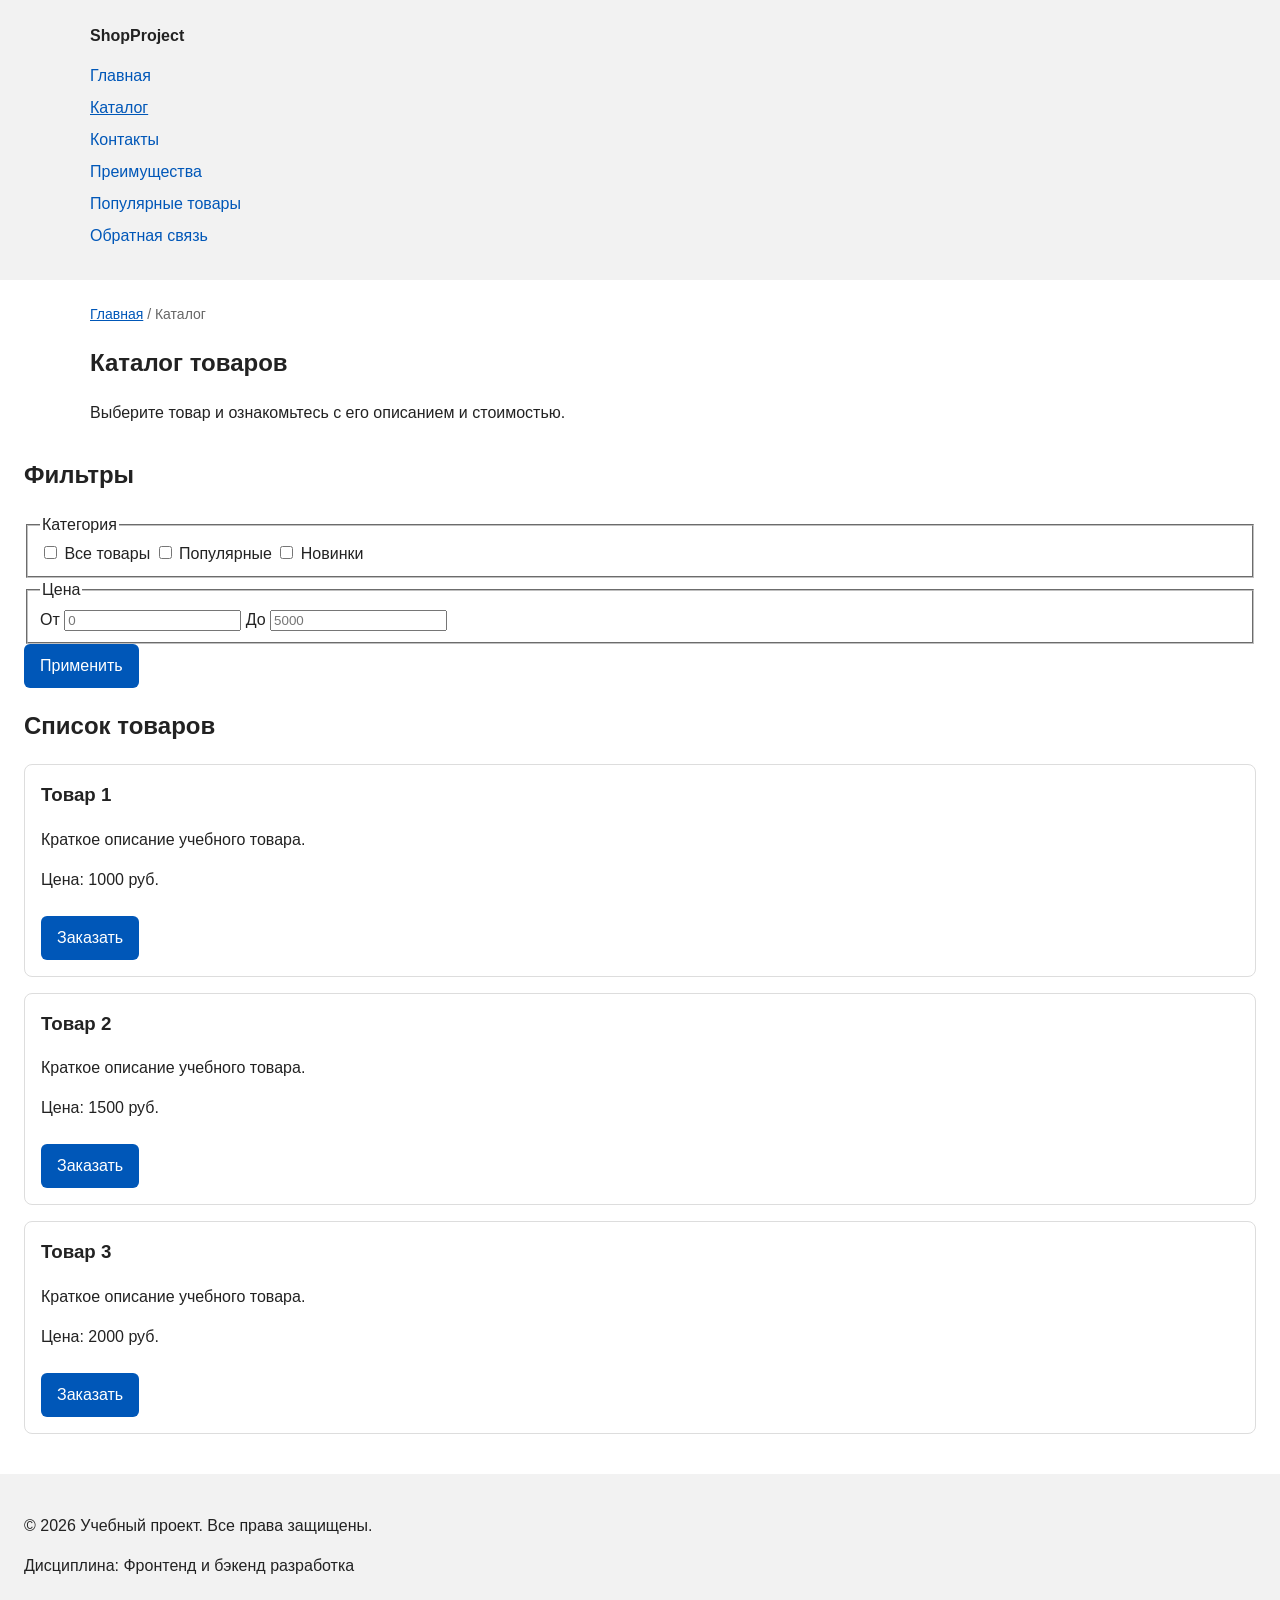
==== catalog.html @ 45b66204 "feat: add multi-page structure navigation and anchors" ====
<!DOCTYPE html>
<html lang="ru">
<head>
<meta charset="UTF-8">
<meta name="viewport" content="width=device-width, initial-scale=1.0">
<meta name="description" content="Каталог товаров учебного интернет-магазина.">
<title>Каталог товаров — Учебный интернет-магазин</title>
<link rel="stylesheet" href="css/style.css">
</head>
<body>
<header>
<div class="site-header">
<a class="site-logo" href="index.html">ShopProject</a>
<nav class="site-nav" aria-label="Основная навигация">
<ul class="site-nav__list">
<li><a href="index.html">Главная</a></li>
<li><a href="catalog.html" aria-current="page">Каталог</a></li>
<li><a href="contacts.html">Контакты</a></li>
<li><a href="index.html#advantages">Преимущества</a></li>
<li><a href="index.html#popular">Популярные товары</a></li>
<li><a href="index.html#contacts">Обратная связь</a></li>
</ul>
</nav>
</div>
</header>
<main>
<nav class="breadcrumbs" aria-label="Хлебные крошки">
<a href="index.html">Главная</a><span aria-hidden="true"></span><span aria-current="page">Каталог</span>
</nav>
<section class="section page-intro">
<h1>Каталог товаров</h1>
<p>Выберите товар и ознакомьтесь с его описанием и стоимостью.</p>
</section>
<section class="catalog-layout" aria-label="Каталог и фильтры">
<aside class="catalog-filters">
<h2>Фильтры</h2>
<form class="filters-form" action="catalog.html" method="get">
<fieldset>
<legend>Категория</legend>
<label><input type="checkbox" name="category" value="all"> Все товары</label>
<label><input type="checkbox" name="category" value="popular"> Популярные</label>
<label><input type="checkbox" name="category" value="new"> Новинки</label>
</fieldset>
<fieldset>
<legend>Цена</legend>
<label for="price-from">От</label>
<input id="price-from" name="price-from" type="number" min="0" placeholder="0">
<label for="price-to">До</label>
<input id="price-to" name="price-to" type="number" min="0" placeholder="5000">
</fieldset>
<button class="button" type="submit">Применить</button>
</form>
</aside>
<section class="catalog-products" aria-labelledby="catalog-products-title">
<h2 id="catalog-products-title">Список товаров</h2>
<div class="products-grid">
<article class="product-card">
<h3>Товар 1</h3><p>Краткое описание учебного товара.</p><p>Цена: 1000 руб.</p>
<a class="button product-card__button" href="index.html#contacts">Заказать</a>
</article>
<article class="product-card">
<h3>Товар 2</h3><p>Краткое описание учебного товара.</p><p>Цена: 1500 руб.</p>
<a class="button product-card__button" href="index.html#contacts">Заказать</a>
</article>
<article class="product-card">
<h3>Товар 3</h3><p>Краткое описание учебного товара.</p><p>Цена: 2000 руб.</p>
<a class="button product-card__button" href="index.html#contacts">Заказать</a>
</article>
</div>
</section>
</section>
</main>
<footer id="contacts">
<p>&copy; 2026 Учебный проект. Все права защищены.</p>
<p>Дисциплина: Фронтенд и бэкенд разработка</p>
</footer>
</body>
</html>
---- css/style.css ----
/* ===============================
   1. Переменные проекта
   =============================== */
:root {
  --color-bg: #ffffff;
  --color-text: #222222;
  --color-muted: #666666;
  --color-primary: #0057b8;
  --color-primary-dark: #003f86;
  --color-border: #dddddd;
  --color-input-border: #cccccc;
  --color-surface: #f2f2f2;
  --color-surface-soft: #f7f7f7;
  --color-surface-accent: #eef5ff;
  --color-danger: #b00020;
  --color-success: #168a2f;
  --color-success-bg: #eefaf0;
  --color-white: #ffffff;
  --color-backdrop: rgb(0 0 0 / 50%);
  --space-xs: 4px;
  --space-sm: 8px;
  --space-md: 16px;
  --space-lg: 24px;
  --space-xl: 32px;
  --radius-sm: 6px;
  --radius-md: 8px;
  --radius-lg: 12px;
  --container-width: 1100px;
  --focus-ring: 0 0 0 3px rgb(0 87 184 / 25%);
}

/* ===============================
   2. Базовые стили
   =============================== */
* { box-sizing: border-box; }

html { scroll-behavior: smooth; }

body {
  margin: 0;
  font-family: Arial, sans-serif;
  line-height: 1.5;
  color: var(--color-text);
  background-color: var(--color-bg);
}

header, main, footer { padding: var(--space-lg); }
header, footer { background-color: var(--color-surface); }

/* ===============================
   3. Общие элементы интерфейса
   =============================== */
a { color: var(--color-primary); }
a:hover { color: var(--color-primary-dark); }
a:focus-visible,
button:focus-visible,
input:focus-visible,
select:focus-visible,
textarea:focus-visible {
  outline: 2px solid var(--color-primary);
  outline-offset: 2px;
  box-shadow: var(--focus-ring);
}

button {
  font: inherit;
  cursor: pointer;
}
button:disabled {
  opacity: 0.6;
  cursor: not-allowed;
}

.site-header {
  max-width: var(--container-width);
  margin: 0 auto;
}
.site-logo {
  color: var(--color-text);
  font-weight: 700;
  text-decoration: none;
}
.site-nav__list {
  padding: 0;
  margin: var(--space-md) 0 0;
  list-style: none;
}
.site-nav__list li { margin-bottom: var(--space-sm); }
.site-nav__list a { text-decoration: none; }
.site-nav__list a:hover,
.site-nav__list a[aria-current="page"] { text-decoration: underline; }

.button {
  display: inline-block;
  padding: 10px var(--space-md);
  border: 0;
  border-radius: var(--radius-sm);
  color: var(--color-white);
  background-color: var(--color-primary);
  text-decoration: none;
  transition: background-color 160ms ease, transform 160ms ease;
}
.button:hover { background-color: var(--color-primary-dark); }
.button:active { transform: translateY(1px); }
.button:disabled { background-color: var(--color-muted); }

.breadcrumbs {
  max-width: var(--container-width);
  margin: 0 auto var(--space-md);
  font-size: 14px;
  color: var(--color-muted);
}
.breadcrumbs a { color: var(--color-primary); }
.breadcrumbs span + span::before {
  content: " / ";
  color: var(--color-muted);
}
:target { scroll-margin-top: var(--space-lg); }
:target:not(.order-dialog) { animation: target-highlight 1.2s ease-out; }
@keyframes target-highlight {
  from { background-color: var(--color-surface-accent); }
  to { background-color: transparent; }
}
.page-intro { margin-bottom: var(--space-lg); }
.contact-card {
  padding: var(--space-lg);
  border: 1px solid var(--color-border);
  border-radius: var(--radius-md);
  background-color: var(--color-surface-soft);
}

/* ===============================
   4. Компоненты страницы
   =============================== */
.hero {
  max-width: var(--container-width);
  margin: 0 auto var(--space-xl);
  padding: var(--space-xl) var(--space-lg);
  border-radius: var(--radius-lg);
  background-color: var(--color-surface-accent);
}
.section {
  max-width: var(--container-width);
  margin: 0 auto var(--space-xl);
}
.section h2 { margin-top: 0; }
.product-card {
  margin-bottom: var(--space-md);
  padding: var(--space-md);
  border: 1px solid var(--color-border);
  border-radius: var(--radius-md);
  background-color: var(--color-bg);
}
.product-card h3 { margin-top: 0; }
.product-card__button { margin-top: var(--space-sm); }
.aside-info {
  max-width: var(--container-width);
  margin: 0 auto var(--space-xl);
  padding: var(--space-md);
  border-left: 4px solid var(--color-primary);
  background-color: var(--color-surface-soft);
}

/* ===============================
   5. Форма и модальное окно
   =============================== */
.order-dialog {
  width: min(100% - var(--space-xl), 560px);
  max-height: calc(100% - var(--space-xl));
  padding: var(--space-lg);
  overflow-y: auto;
  border: 1px solid var(--color-border);
  border-radius: var(--radius-lg);
  color: var(--color-text);
  background-color: var(--color-bg);
}
.order-dialog::backdrop { background-color: var(--color-backdrop); }
.form-field { margin-bottom: var(--space-md); }
.form-field label {
  display: block;
  margin-bottom: var(--space-xs);
  font-weight: 600;
}
.form-field input,
.form-field select,
.form-field textarea {
  width: 100%;
  padding: 10px 12px;
  border: 1px solid var(--color-input-border);
  border-radius: var(--radius-sm);
  font: inherit;
}
.form-field input[type="checkbox"] { width: auto; }
.form-field small {
  display: block;
  margin-top: var(--space-xs);
  color: var(--color-muted);
}
.form-field :is(input, select, textarea)[aria-invalid="true"] {
  border-color: var(--color-danger);
}
.form-actions {
  display: flex;
  flex-wrap: wrap;
  gap: var(--space-sm);
  margin-top: var(--space-lg);
}
.form-actions button {
  padding: 10px var(--space-md);
  border: 0;
  border-radius: var(--radius-sm);
  color: var(--color-white);
  background-color: var(--color-primary);
}
.form-actions button:hover { background-color: var(--color-primary-dark); }
.success-message {
  max-width: var(--container-width);
  margin: var(--space-lg) auto;
  padding: var(--space-md);
  border-left: 4px solid var(--color-success);
  border-radius: var(--radius-sm);
  background-color: var(--color-success-bg);
}

@media (prefers-reduced-motion: reduce) {
  html { scroll-behavior: auto; }
  *, *::before, *::after { transition-duration: 0.01ms !important; }
}
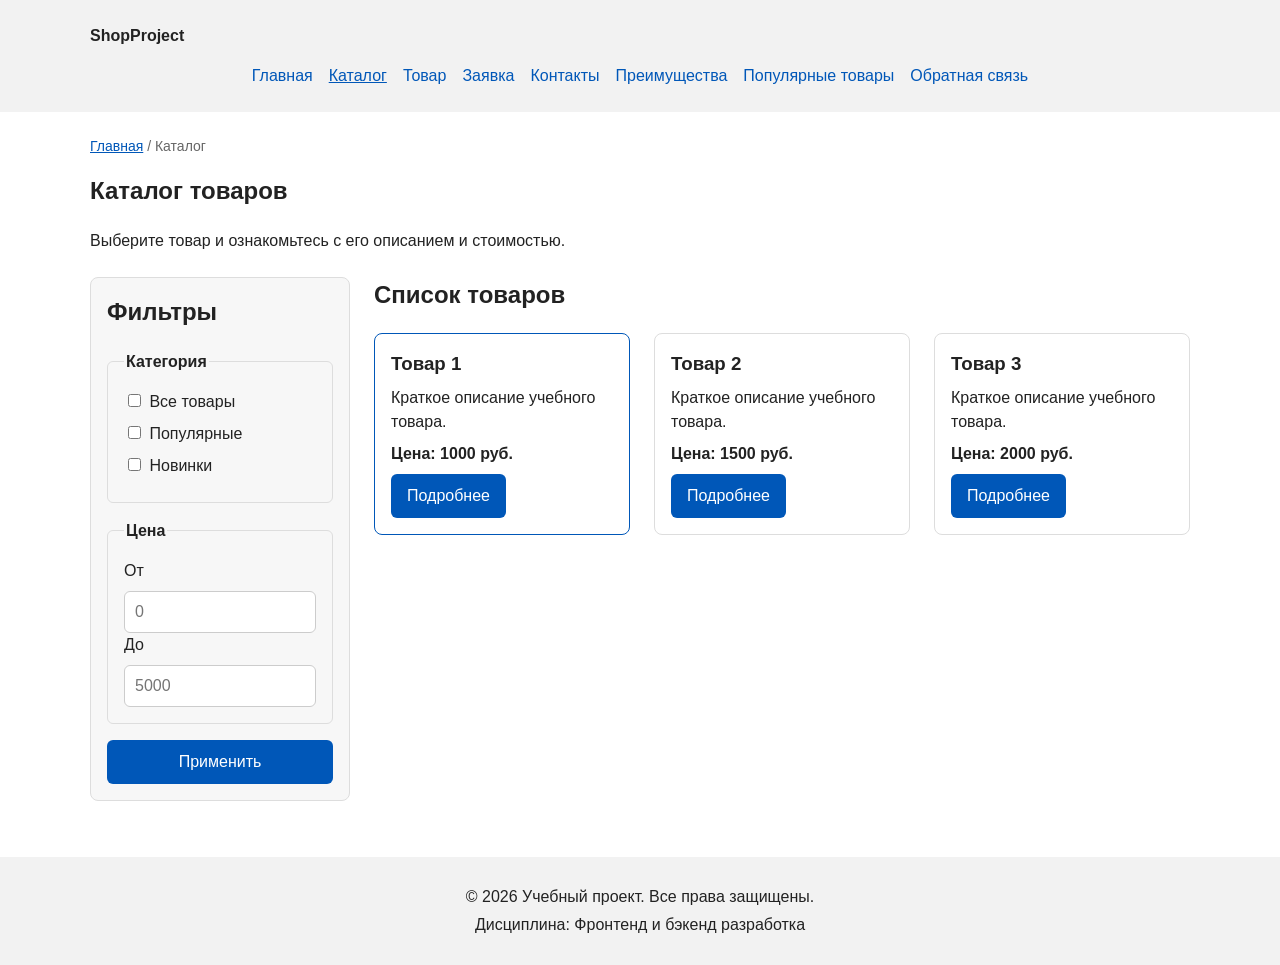
==== commit a96cafee: "refactor: apply BEM naming to site components" ====
--- a/catalog.html
+++ b/catalog.html
@@ -1,4 +1,4 @@
-<!DOCTYPE html>
+﻿<!DOCTYPE html>
 <html lang="ru">
 <head>
 <meta charset="UTF-8">
@@ -8,71 +8,81 @@
 <link rel="stylesheet" href="css/style.css">
 </head>
 <body>
-<header>
-<div class="site-header">
-<a class="site-logo" href="index.html">ShopProject</a>
+<header class="site-header">
+<div class="site-header__inner">
+<a class="site-header__logo" href="index.html">ShopProject</a>
 <nav class="site-nav" aria-label="Основная навигация">
 <ul class="site-nav__list">
-<li><a href="index.html">Главная</a></li>
-<li><a href="catalog.html" aria-current="page">Каталог</a></li>
-<li><a href="contacts.html">Контакты</a></li>
-<li><a href="index.html#advantages">Преимущества</a></li>
-<li><a href="index.html#popular">Популярные товары</a></li>
-<li><a href="index.html#contacts">Обратная связь</a></li>
+<li class="site-nav__item"><a class="site-nav__link" href="index.html">Главная</a></li>
+<li class="site-nav__item"><a class="site-nav__link site-nav__link--active" href="catalog.html" aria-current="page">Каталог</a></li>
+<li class="site-nav__item"><a class="site-nav__link" href="product.html">Товар</a></li>
+<li class="site-nav__item"><a class="site-nav__link" href="order.html">Заявка</a></li>
+<li class="site-nav__item"><a class="site-nav__link" href="contacts.html">Контакты</a></li>
+<li class="site-nav__item"><a class="site-nav__link" href="index.html#advantages">Преимущества</a></li>
+<li class="site-nav__item"><a class="site-nav__link" href="index.html#popular">Популярные товары</a></li>
+<li class="site-nav__item"><a class="site-nav__link" href="index.html#contacts">Обратная связь</a></li>
 </ul>
 </nav>
 </div>
 </header>
 <main>
 <nav class="breadcrumbs" aria-label="Хлебные крошки">
-<a href="index.html">Главная</a><span aria-hidden="true"></span><span aria-current="page">Каталог</span>
+<a class="breadcrumbs__link" href="index.html">Главная</a>
+<span class="breadcrumbs__current" aria-current="page">Каталог</span>
 </nav>
-<section class="section page-intro">
-<h1>Каталог товаров</h1>
-<p>Выберите товар и ознакомьтесь с его описанием и стоимостью.</p>
+<section class="page-intro">
+<h1 class="page-intro__title">Каталог товаров</h1>
+<p class="page-intro__text">Выберите товар и ознакомьтесь с его описанием и стоимостью.</p>
 </section>
 <section class="catalog-layout" aria-label="Каталог и фильтры">
 <aside class="catalog-filters">
-<h2>Фильтры</h2>
+<h2 class="catalog-filters__title">Фильтры</h2>
 <form class="filters-form" action="catalog.html" method="get">
-<fieldset>
-<legend>Категория</legend>
-<label><input type="checkbox" name="category" value="all"> Все товары</label>
-<label><input type="checkbox" name="category" value="popular"> Популярные</label>
-<label><input type="checkbox" name="category" value="new"> Новинки</label>
+<fieldset class="filters-form__group">
+<legend class="filters-form__legend">Категория</legend>
+<label class="filters-form__label"><input class="filters-form__checkbox" type="checkbox" name="category" value="all"> Все товары</label>
+<label class="filters-form__label"><input class="filters-form__checkbox" type="checkbox" name="category" value="popular"> Популярные</label>
+<label class="filters-form__label"><input class="filters-form__checkbox" type="checkbox" name="category" value="new"> Новинки</label>
 </fieldset>
-<fieldset>
-<legend>Цена</legend>
-<label for="price-from">От</label>
-<input id="price-from" name="price-from" type="number" min="0" placeholder="0">
-<label for="price-to">До</label>
-<input id="price-to" name="price-to" type="number" min="0" placeholder="5000">
+<fieldset class="filters-form__group">
+<legend class="filters-form__legend">Цена</legend>
+<label class="filters-form__label" for="price-from">От</label>
+<input class="filters-form__input" id="price-from" name="price-from" type="number" min="0" placeholder="0">
+<label class="filters-form__label" for="price-to">До</label>
+<input class="filters-form__input" id="price-to" name="price-to" type="number" min="0" placeholder="5000">
 </fieldset>
-<button class="button" type="submit">Применить</button>
+<button class="button button--primary filters-form__button" type="submit">Применить</button>
 </form>
 </aside>
 <section class="catalog-products" aria-labelledby="catalog-products-title">
-<h2 id="catalog-products-title">Список товаров</h2>
+<h2 class="catalog-products__title" id="catalog-products-title">Список товаров</h2>
 <div class="products-grid">
-<article class="product-card">
-<h3>Товар 1</h3><p>Краткое описание учебного товара.</p><p>Цена: 1000 руб.</p>
-<a class="button product-card__button" href="index.html#contacts">Заказать</a>
+<article class="product-card product-card--featured">
+<h3 class="product-card__title">Товар 1</h3>
+<p class="product-card__description">Краткое описание учебного товара.</p>
+<p class="product-card__price">Цена: 1000 руб.</p>
+<a class="button button--primary product-card__button" href="product.html">Подробнее</a>
 </article>
 <article class="product-card">
-<h3>Товар 2</h3><p>Краткое описание учебного товара.</p><p>Цена: 1500 руб.</p>
-<a class="button product-card__button" href="index.html#contacts">Заказать</a>
+<h3 class="product-card__title">Товар 2</h3>
+<p class="product-card__description">Краткое описание учебного товара.</p>
+<p class="product-card__price">Цена: 1500 руб.</p>
+<a class="button button--primary product-card__button" href="product.html">Подробнее</a>
 </article>
 <article class="product-card">
-<h3>Товар 3</h3><p>Краткое описание учебного товара.</p><p>Цена: 2000 руб.</p>
-<a class="button product-card__button" href="index.html#contacts">Заказать</a>
+<h3 class="product-card__title">Товар 3</h3>
+<p class="product-card__description">Краткое описание учебного товара.</p>
+<p class="product-card__price">Цена: 2000 руб.</p>
+<a class="button button--primary product-card__button" href="product.html">Подробнее</a>
 </article>
 </div>
 </section>
 </section>
 </main>
-<footer id="contacts">
-<p>&copy; 2026 Учебный проект. Все права защищены.</p>
-<p>Дисциплина: Фронтенд и бэкенд разработка</p>
+<footer class="site-footer">
+<p class="site-footer__text">&copy; 2026 Учебный проект. Все права защищены.</p>
+<p class="site-footer__text">Дисциплина: Фронтенд и бэкенд разработка</p>
 </footer>
 </body>
 </html>
+
--- a/css/style.css
+++ b/css/style.css
@@ -1,4 +1,4 @@
-/* ===============================
+﻿/* ===============================
    1. Переменные проекта
    =============================== */
 :root {
@@ -33,9 +33,7 @@
    2. Базовые стили
    =============================== */
 * { box-sizing: border-box; }
-
 html { scroll-behavior: smooth; }
-
 body {
   margin: 0;
   font-family: Arial, sans-serif;
@@ -43,13 +41,8 @@
   color: var(--color-text);
   background-color: var(--color-bg);
 }
-
 header, main, footer { padding: var(--space-lg); }
 header, footer { background-color: var(--color-surface); }
-
-/* ===============================
-   3. Общие элементы интерфейса
-   =============================== */
 a { color: var(--color-primary); }
 a:hover { color: var(--color-primary-dark); }
 a:focus-visible,
@@ -61,108 +54,208 @@
   outline-offset: 2px;
   box-shadow: var(--focus-ring);
 }
-
-button {
-  font: inherit;
-  cursor: pointer;
-}
-button:disabled {
-  opacity: 0.6;
-  cursor: not-allowed;
-}
-
-.site-header {
+button { font: inherit; cursor: pointer; }
+button:disabled { opacity: 0.6; cursor: not-allowed; }
+:target { scroll-margin-top: var(--space-lg); outline: 2px dashed var(--color-primary); outline-offset: 4px; }
+
+/* ===============================
+   3. Блоки сайта и навигация
+   =============================== */
+.site-header__inner {
   max-width: var(--container-width);
   margin: 0 auto;
 }
-.site-logo {
+.site-header__logo {
   color: var(--color-text);
   font-weight: 700;
   text-decoration: none;
 }
 .site-nav__list {
+  display: flex;
+  flex-wrap: wrap;
+  justify-content: center;
+  align-items: center;
+  gap: var(--space-md);
   padding: 0;
   margin: var(--space-md) 0 0;
   list-style: none;
 }
-.site-nav__list li { margin-bottom: var(--space-sm); }
-.site-nav__list a { text-decoration: none; }
-.site-nav__list a:hover,
-.site-nav__list a[aria-current="page"] { text-decoration: underline; }
-
+.site-nav__item { margin: 0; }
+.site-nav__link { text-decoration: none; }
+.site-nav__link:hover,
+.site-nav__link:focus-visible,
+.site-nav__link--active { text-decoration: underline; }
+.site-footer { text-align: center; }
+.site-footer__text { margin: var(--space-xs) 0; }
+
+/* ===============================
+   4. Главная и карточки товаров
+   =============================== */
+.hero {
+  max-width: var(--container-width);
+  margin: 0 auto var(--space-xl);
+  padding: var(--space-xl) var(--space-lg);
+  border-radius: var(--radius-lg);
+  background-color: var(--color-surface-accent);
+}
+.hero__title { margin-top: 0; }
+.hero__description { max-width: 70ch; }
+.section {
+  max-width: var(--container-width);
+  margin: 0 auto var(--space-xl);
+}
+.section__title { margin-top: 0; }
+.advantages-list { padding-left: var(--space-lg); }
+.advantages-list__item { margin-bottom: var(--space-xs); }
+.products-grid {
+  display: grid;
+  grid-template-columns: repeat(3, minmax(0, 1fr));
+  gap: var(--space-lg);
+}
+.product-card {
+  display: flex;
+  flex-direction: column;
+  gap: var(--space-sm);
+  min-width: 0;
+  padding: var(--space-md);
+  border: 1px solid var(--color-border);
+  border-radius: var(--radius-md);
+  background-color: var(--color-bg);
+  transition: border-color 160ms ease, box-shadow 160ms ease;
+}
+.product-card:hover {
+  border-color: var(--color-primary);
+  box-shadow: 0 4px 16px rgb(34 34 34 / 10%);
+}
+.product-card--featured { border-color: var(--color-primary); }
+.product-card__title { margin: 0; }
+.product-card__description { margin: 0; }
+.product-card__price { margin: 0; font-weight: 700; }
+.product-card__button { align-self: flex-start; margin-top: auto; }
+.student-note {
+  max-width: var(--container-width);
+  margin: 0 auto var(--space-xl);
+  padding: var(--space-md);
+  border-left: 4px solid var(--color-primary);
+  background-color: var(--color-surface-soft);
+}
+.student-note__title { margin-top: 0; }
+.student-note__text { margin-bottom: 0; }
+.contact-card {
+  max-width: var(--container-width);
+  margin: 0 auto var(--space-xl);
+  padding: var(--space-lg);
+  border: 1px solid var(--color-border);
+  border-radius: var(--radius-md);
+  background-color: var(--color-surface-soft);
+}
+.contact-card__title { margin-top: 0; }
+.contact-card__text { margin-bottom: var(--space-md); }
+
+/* ===============================
+   5. Внутренние страницы и каталог
+   =============================== */
+.breadcrumbs {
+  max-width: var(--container-width);
+  margin: 0 auto var(--space-md);
+  font-size: 14px;
+  color: var(--color-muted);
+}
+.breadcrumbs__link { color: var(--color-primary); }
+.breadcrumbs__current::before { content: " / "; color: var(--color-muted); }
+.page-intro {
+  max-width: var(--container-width);
+  margin: 0 auto var(--space-lg);
+}
+.page-intro__title { margin-top: 0; }
+.page-intro__text { max-width: 70ch; }
+.contact-list { padding-left: var(--space-lg); }
+.contact-list__item { margin-bottom: var(--space-sm); }
+.catalog-layout {
+  display: grid;
+  grid-template-columns: 260px minmax(0, 1fr);
+  grid-template-areas: "filters products";
+  gap: var(--space-lg);
+  max-width: var(--container-width);
+  margin: 0 auto var(--space-xl);
+}
+.catalog-filters {
+  grid-area: filters;
+  align-self: start;
+  padding: var(--space-md);
+  border: 1px solid var(--color-border);
+  border-radius: var(--radius-md);
+  background-color: var(--color-surface-soft);
+}
+.catalog-filters__title { margin-top: 0; }
+.catalog-products { grid-area: products; min-width: 0; }
+.catalog-products__title { margin-top: 0; }
+.filters-form { display: grid; gap: var(--space-md); }
+.filters-form__group {
+  min-width: 0;
+  margin: 0;
+  padding: var(--space-md);
+  border: 1px solid var(--color-border);
+  border-radius: var(--radius-sm);
+}
+.filters-form__legend { font-weight: 700; }
+.filters-form__label { display: block; margin-bottom: var(--space-sm); }
+.filters-form__checkbox { margin-right: var(--space-xs); }
+.filters-form__input {
+  width: 100%;
+  padding: var(--space-sm) 10px;
+  border: 1px solid var(--color-input-border);
+  border-radius: var(--radius-sm);
+  font: inherit;
+}
+.filters-form__input:hover { border-color: var(--color-primary); }
+.product-detail {
+  max-width: var(--container-width);
+  margin: 0 auto var(--space-xl);
+}
+.product-detail__title { margin-top: 0; }
+.product-detail__description { max-width: 70ch; }
+.product-table {
+  width: 100%;
+  margin: var(--space-lg) 0;
+  border-collapse: collapse;
+}
+.product-table__caption {
+  margin-bottom: var(--space-sm);
+  font-weight: 700;
+  text-align: left;
+}
+.product-table__cell {
+  padding: var(--space-sm) var(--space-md);
+  border: 1px solid var(--color-border);
+  text-align: left;
+}
+.product-table__cell--heading { background-color: var(--color-surface); }
+
+/* ===============================
+   6. Кнопки
+   =============================== */
 .button {
   display: inline-block;
   padding: 10px var(--space-md);
   border: 0;
   border-radius: var(--radius-sm);
   color: var(--color-white);
-  background-color: var(--color-primary);
+  text-align: center;
   text-decoration: none;
   transition: background-color 160ms ease, transform 160ms ease;
 }
-.button:hover { background-color: var(--color-primary-dark); }
+.button--primary { background-color: var(--color-primary); }
+.button--primary:hover { color: var(--color-white); background-color: var(--color-primary-dark); }
+.button--secondary { background-color: var(--color-muted); }
+.button--secondary:hover { color: var(--color-white); background-color: var(--color-text); }
 .button:active { transform: translateY(1px); }
-.button:disabled { background-color: var(--color-muted); }
-
-.breadcrumbs {
-  max-width: var(--container-width);
-  margin: 0 auto var(--space-md);
-  font-size: 14px;
-  color: var(--color-muted);
-}
-.breadcrumbs a { color: var(--color-primary); }
-.breadcrumbs span + span::before {
-  content: " / ";
-  color: var(--color-muted);
-}
-:target { scroll-margin-top: var(--space-lg); }
-:target:not(.order-dialog) { animation: target-highlight 1.2s ease-out; }
-@keyframes target-highlight {
-  from { background-color: var(--color-surface-accent); }
-  to { background-color: transparent; }
-}
-.page-intro { margin-bottom: var(--space-lg); }
-.contact-card {
-  padding: var(--space-lg);
-  border: 1px solid var(--color-border);
-  border-radius: var(--radius-md);
-  background-color: var(--color-surface-soft);
-}
-
-/* ===============================
-   4. Компоненты страницы
-   =============================== */
-.hero {
-  max-width: var(--container-width);
-  margin: 0 auto var(--space-xl);
-  padding: var(--space-xl) var(--space-lg);
-  border-radius: var(--radius-lg);
-  background-color: var(--color-surface-accent);
-}
-.section {
-  max-width: var(--container-width);
-  margin: 0 auto var(--space-xl);
-}
-.section h2 { margin-top: 0; }
-.product-card {
-  margin-bottom: var(--space-md);
-  padding: var(--space-md);
-  border: 1px solid var(--color-border);
-  border-radius: var(--radius-md);
-  background-color: var(--color-bg);
-}
-.product-card h3 { margin-top: 0; }
-.product-card__button { margin-top: var(--space-sm); }
-.aside-info {
-  max-width: var(--container-width);
-  margin: 0 auto var(--space-xl);
-  padding: var(--space-md);
-  border-left: 4px solid var(--color-primary);
-  background-color: var(--color-surface-soft);
-}
-
-/* ===============================
-   5. Форма и модальное окно
+.button:focus-visible { outline: 2px solid var(--color-primary); outline-offset: 3px; }
+.button:disabled,
+.button--disabled { opacity: 0.6; cursor: not-allowed; }
+
+/* ===============================
+   7. Форма и модальное окно
    =============================== */
 .order-dialog {
   width: min(100% - var(--space-xl), 560px);
@@ -175,54 +268,55 @@
   background-color: var(--color-bg);
 }
 .order-dialog::backdrop { background-color: var(--color-backdrop); }
-.form-field { margin-bottom: var(--space-md); }
-.form-field label {
-  display: block;
-  margin-bottom: var(--space-xs);
-  font-weight: 600;
-}
-.form-field input,
-.form-field select,
-.form-field textarea {
+.order-dialog__title { margin-top: 0; }
+.order-form { display: grid; gap: var(--space-md); }
+.order-form__field { display: grid; gap: var(--space-xs); }
+.order-form__field--checkbox { display: block; }
+.order-form__label { font-weight: 600; }
+.order-form__input,
+.order-form__select,
+.order-form__textarea {
   width: 100%;
   padding: 10px 12px;
   border: 1px solid var(--color-input-border);
   border-radius: var(--radius-sm);
   font: inherit;
 }
-.form-field input[type="checkbox"] { width: auto; }
-.form-field small {
-  display: block;
-  margin-top: var(--space-xs);
-  color: var(--color-muted);
-}
-.form-field :is(input, select, textarea)[aria-invalid="true"] {
-  border-color: var(--color-danger);
-}
-.form-actions {
-  display: flex;
-  flex-wrap: wrap;
-  gap: var(--space-sm);
-  margin-top: var(--space-lg);
-}
-.form-actions button {
-  padding: 10px var(--space-md);
-  border: 0;
-  border-radius: var(--radius-sm);
-  color: var(--color-white);
-  background-color: var(--color-primary);
-}
-.form-actions button:hover { background-color: var(--color-primary-dark); }
-.success-message {
+.order-form__input:hover,
+.order-form__select:hover,
+.order-form__textarea:hover { border-color: var(--color-primary); }
+.order-form__input:focus-visible,
+.order-form__select:focus-visible,
+.order-form__textarea:focus-visible {
+  outline: 2px solid var(--color-primary);
+  outline-offset: 2px;
+}
+.order-form__input[aria-invalid="true"],
+.order-form__select[aria-invalid="true"],
+.order-form__textarea[aria-invalid="true"] { border-color: var(--color-danger); }
+.order-form__hint { color: var(--color-muted); }
+.order-form__checkbox-label { display: flex; align-items: flex-start; gap: var(--space-sm); }
+.order-form__checkbox { margin-top: 5px; }
+.order-form__actions { display: flex; flex-wrap: wrap; gap: var(--space-sm); margin-top: var(--space-sm); }
+.form-status {
   max-width: var(--container-width);
   margin: var(--space-lg) auto;
   padding: var(--space-md);
   border-left: 4px solid var(--color-success);
   border-radius: var(--radius-sm);
-  background-color: var(--color-success-bg);
-}
+}
+.form-status--success { background-color: var(--color-success-bg); }
 
 @media (prefers-reduced-motion: reduce) {
   html { scroll-behavior: auto; }
   *, *::before, *::after { transition-duration: 0.01ms !important; }
 }
+
+@media (max-width: 760px) {
+  .products-grid { grid-template-columns: repeat(2, minmax(0, 1fr)); }
+  .catalog-layout { grid-template-columns: 1fr; grid-template-areas: "filters" "products"; }
+}
+
+@media (max-width: 520px) {
+  .products-grid { grid-template-columns: 1fr; }
+}
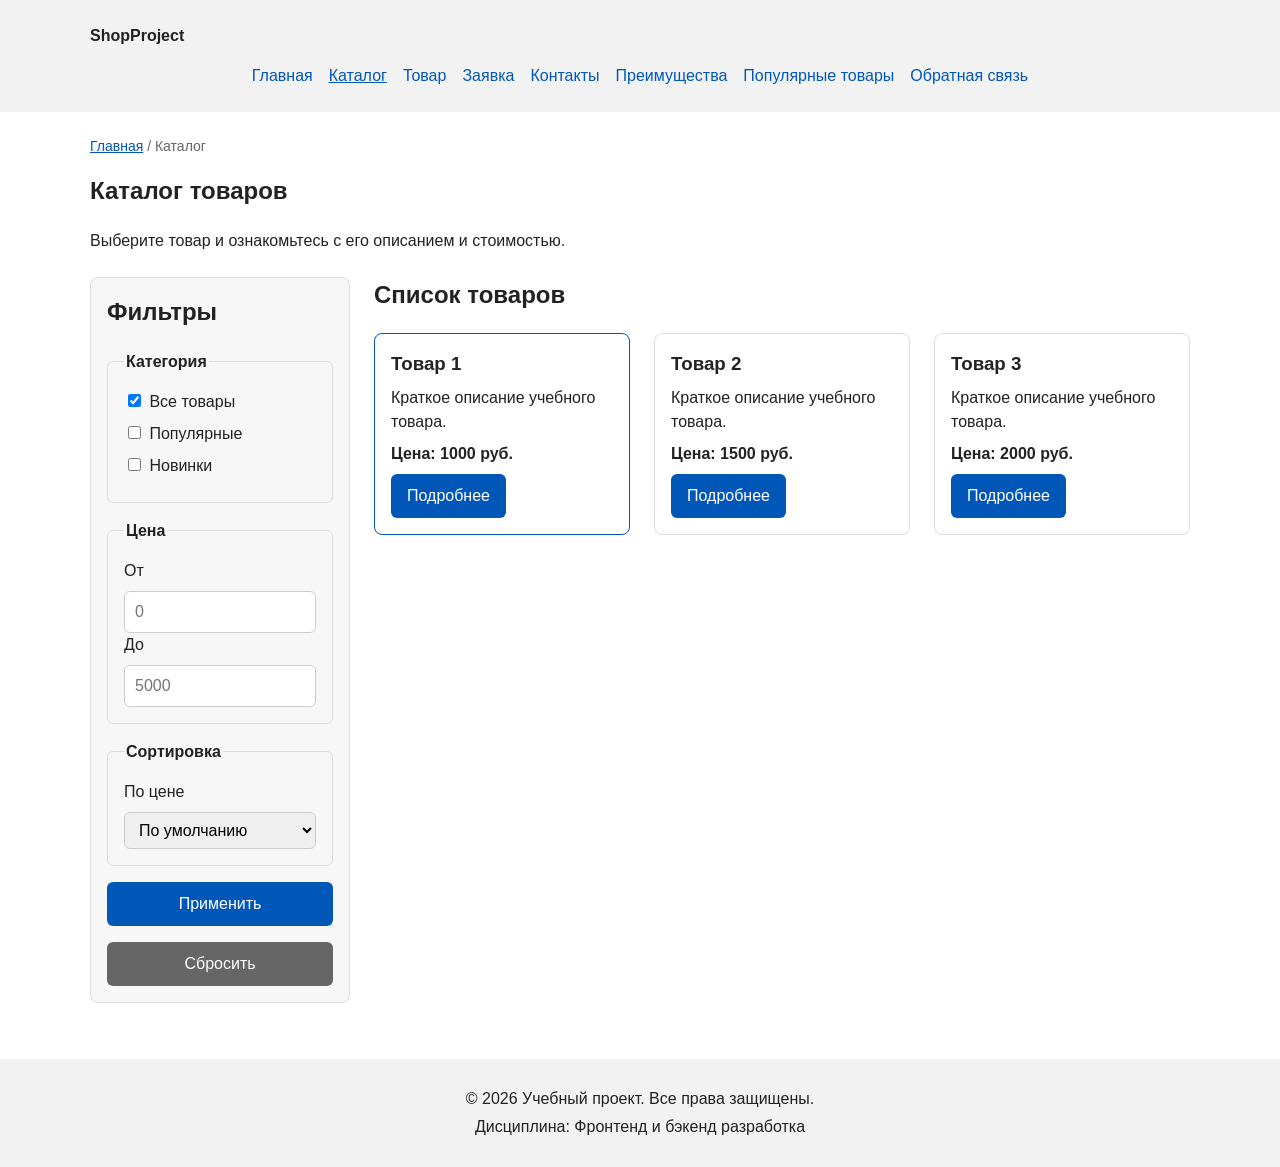
==== commit af57695c: "fix: apply catalog price filters and sorting" ====
--- a/catalog.html
+++ b/catalog.html
@@ -6,6 +6,7 @@
 <meta name="description" content="Каталог товаров учебного интернет-магазина.">
 <title>Каталог товаров — Учебный интернет-магазин</title>
 <link rel="stylesheet" href="css/style.css">
+<script src="js/main.js" defer></script>
 </head>
 <body>
 <header class="site-header">
@@ -40,7 +41,7 @@
 <form class="filters-form" action="catalog.html" method="get">
 <fieldset class="filters-form__group">
 <legend class="filters-form__legend">Категория</legend>
-<label class="filters-form__label"><input class="filters-form__checkbox" type="checkbox" name="category" value="all"> Все товары</label>
+<label class="filters-form__label"><input class="filters-form__checkbox" type="checkbox" name="category" value="all" checked> Все товары</label>
 <label class="filters-form__label"><input class="filters-form__checkbox" type="checkbox" name="category" value="popular"> Популярные</label>
 <label class="filters-form__label"><input class="filters-form__checkbox" type="checkbox" name="category" value="new"> Новинки</label>
 </fieldset>
@@ -51,31 +52,42 @@
 <label class="filters-form__label" for="price-to">До</label>
 <input class="filters-form__input" id="price-to" name="price-to" type="number" min="0" placeholder="5000">
 </fieldset>
+<fieldset class="filters-form__group">
+<legend class="filters-form__legend">Сортировка</legend>
+<label class="filters-form__label" for="price-sort">По цене</label>
+<select class="filters-form__select" id="price-sort" name="sort">
+<option value="default">По умолчанию</option>
+<option value="price-asc">Сначала дешевле</option>
+<option value="price-desc">Сначала дороже</option>
+</select>
+</fieldset>
 <button class="button button--primary filters-form__button" type="submit">Применить</button>
+<a class="button button--secondary filters-form__button" href="catalog.html">Сбросить</a>
 </form>
 </aside>
 <section class="catalog-products" aria-labelledby="catalog-products-title">
 <h2 class="catalog-products__title" id="catalog-products-title">Список товаров</h2>
 <div class="products-grid">
-<article class="product-card product-card--featured">
-<h3 class="product-card__title">Товар 1</h3>
+<article class="product-card product-card--featured" data-price="1000" data-category="popular">
+<h3 class="product-card__title"><a class="product-card__link" href="product.html">Товар 1</a></h3>
 <p class="product-card__description">Краткое описание учебного товара.</p>
 <p class="product-card__price">Цена: 1000 руб.</p>
 <a class="button button--primary product-card__button" href="product.html">Подробнее</a>
 </article>
-<article class="product-card">
-<h3 class="product-card__title">Товар 2</h3>
+<article class="product-card" data-price="1500" data-category="new">
+<h3 class="product-card__title"><a class="product-card__link" href="product-2.html">Товар 2</a></h3>
 <p class="product-card__description">Краткое описание учебного товара.</p>
 <p class="product-card__price">Цена: 1500 руб.</p>
-<a class="button button--primary product-card__button" href="product.html">Подробнее</a>
+<a class="button button--primary product-card__button" href="product-2.html">Подробнее</a>
 </article>
-<article class="product-card">
-<h3 class="product-card__title">Товар 3</h3>
+<article class="product-card" data-price="2000" data-category="discount">
+<h3 class="product-card__title"><a class="product-card__link" href="product-3.html">Товар 3</a></h3>
 <p class="product-card__description">Краткое описание учебного товара.</p>
 <p class="product-card__price">Цена: 2000 руб.</p>
-<a class="button button--primary product-card__button" href="product.html">Подробнее</a>
+<a class="button button--primary product-card__button" href="product-3.html">Подробнее</a>
 </article>
 </div>
+<p class="catalog-products__empty" role="status" hidden>По выбранным условиям товаров не найдено.</p>
 </section>
 </section>
 </main>
--- a/css/style.css
+++ b/css/style.css
@@ -43,6 +43,7 @@
 }
 header, main, footer { padding: var(--space-lg); }
 header, footer { background-color: var(--color-surface); }
+.site-header { position: sticky; top: 0; z-index: 10; }
 a { color: var(--color-primary); }
 a:hover { color: var(--color-primary-dark); }
 a:focus-visible,
@@ -56,7 +57,7 @@
 }
 button { font: inherit; cursor: pointer; }
 button:disabled { opacity: 0.6; cursor: not-allowed; }
-:target { scroll-margin-top: var(--space-lg); outline: 2px dashed var(--color-primary); outline-offset: 4px; }
+:target { scroll-margin-top: calc(var(--space-xl) * 5); outline: 2px dashed var(--color-primary); outline-offset: 4px; }
 
 /* ===============================
    3. Блоки сайта и навигация
@@ -113,6 +114,7 @@
   gap: var(--space-lg);
 }
 .product-card {
+  position: relative;
   display: flex;
   flex-direction: column;
   gap: var(--space-sm);
@@ -123,12 +125,15 @@
   background-color: var(--color-bg);
   transition: border-color 160ms ease, box-shadow 160ms ease;
 }
+.product-card[hidden] { display: none; }
 .product-card:hover {
   border-color: var(--color-primary);
   box-shadow: 0 4px 16px rgb(34 34 34 / 10%);
 }
 .product-card--featured { border-color: var(--color-primary); }
 .product-card__title { margin: 0; }
+.product-card__link { color: inherit; text-decoration: none; }
+.product-card__link:hover { text-decoration: underline; }
 .product-card__description { margin: 0; }
 .product-card__price { margin: 0; font-weight: 700; }
 .product-card__button { align-self: flex-start; margin-top: auto; }
@@ -201,20 +206,32 @@
 .filters-form__legend { font-weight: 700; }
 .filters-form__label { display: block; margin-bottom: var(--space-sm); }
 .filters-form__checkbox { margin-right: var(--space-xs); }
-.filters-form__input {
+.filters-form__input,
+.filters-form__select {
   width: 100%;
   padding: var(--space-sm) 10px;
   border: 1px solid var(--color-input-border);
   border-radius: var(--radius-sm);
   font: inherit;
 }
-.filters-form__input:hover { border-color: var(--color-primary); }
+.filters-form__input:hover,
+.filters-form__select:hover { border-color: var(--color-primary); }
 .product-detail {
   max-width: var(--container-width);
   margin: 0 auto var(--space-xl);
 }
-.product-detail__title { margin-top: 0; }
-.product-detail__description { max-width: 70ch; }
+.product-card__badge {
+  position: absolute;
+  top: var(--space-sm);
+  right: var(--space-sm);
+  z-index: 1;
+  padding: var(--space-xs) var(--space-sm);
+  border-radius: var(--radius-sm);
+  color: var(--color-white);
+  background-color: var(--color-danger);
+}
+.product-card__title--badged { padding-right: 140px; }
+.product-card__image { display: block; width: min(100%, 480px); height: auto; margin: var(--space-lg) 0; border-radius: var(--radius-md); }
 .product-table {
   width: 100%;
   margin: var(--space-lg) 0;
@@ -260,6 +277,7 @@
 .order-dialog {
   width: min(100% - var(--space-xl), 560px);
   max-height: calc(100% - var(--space-xl));
+  z-index: 1000;
   padding: var(--space-lg);
   overflow-y: auto;
   border: 1px solid var(--color-border);
@@ -267,7 +285,7 @@
   color: var(--color-text);
   background-color: var(--color-bg);
 }
-.order-dialog::backdrop { background-color: var(--color-backdrop); }
+.order-dialog::backdrop { z-index: 999; background-color: var(--color-backdrop); }
 .order-dialog__title { margin-top: 0; }
 .order-form { display: grid; gap: var(--space-md); }
 .order-form__field { display: grid; gap: var(--space-xs); }
@@ -311,12 +329,3 @@
   html { scroll-behavior: auto; }
   *, *::before, *::after { transition-duration: 0.01ms !important; }
 }
-
-@media (max-width: 760px) {
-  .products-grid { grid-template-columns: repeat(2, minmax(0, 1fr)); }
-  .catalog-layout { grid-template-columns: 1fr; grid-template-areas: "filters" "products"; }
-}
-
-@media (max-width: 520px) {
-  .products-grid { grid-template-columns: 1fr; }
-}
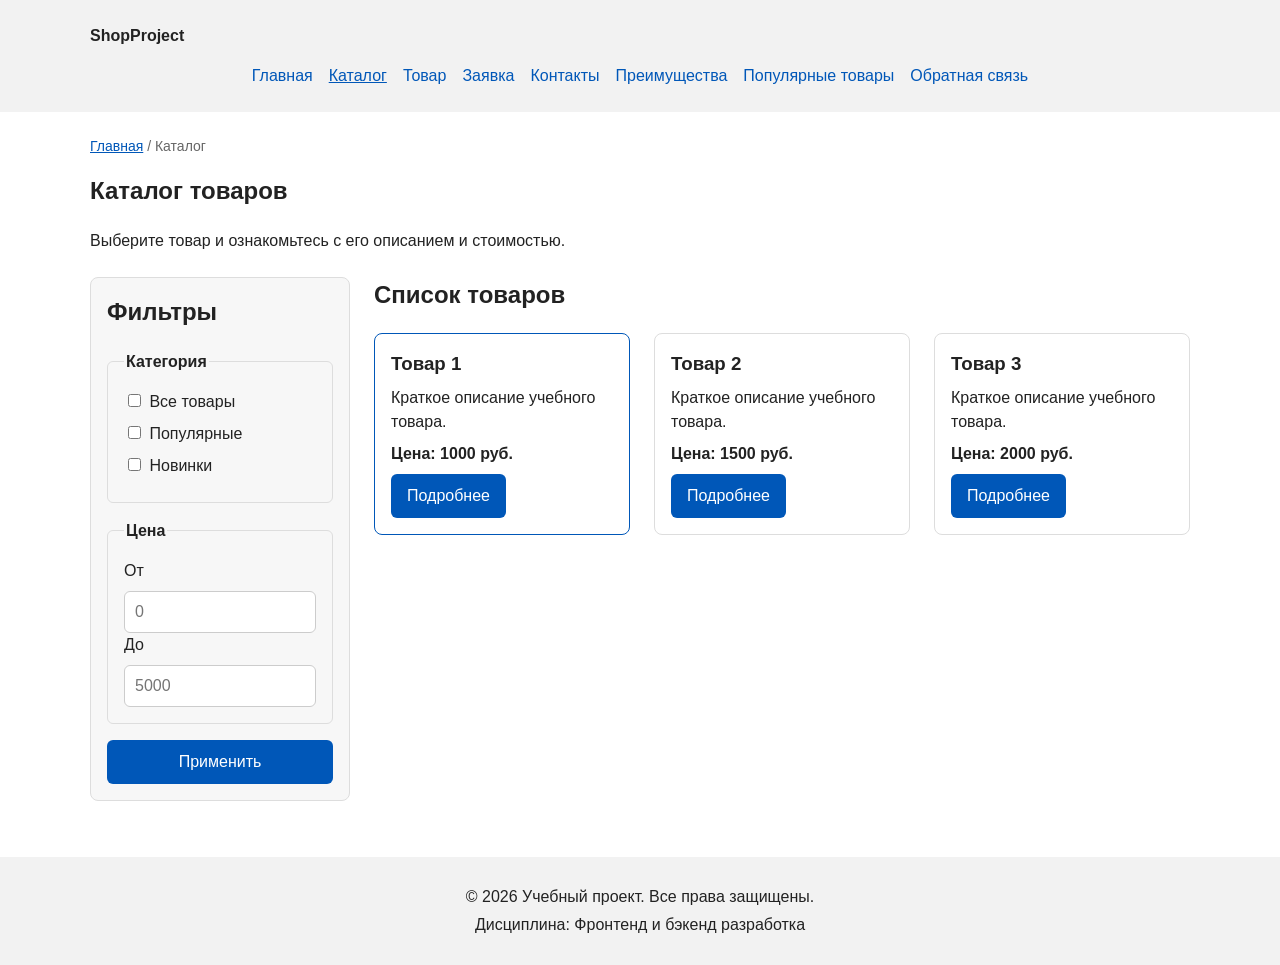
==== commit 5ac401c7: "revert: keep catalog filters static as required by practice 8" ====
--- a/catalog.html
+++ b/catalog.html
@@ -6,7 +6,6 @@
 <meta name="description" content="Каталог товаров учебного интернет-магазина.">
 <title>Каталог товаров — Учебный интернет-магазин</title>
 <link rel="stylesheet" href="css/style.css">
-<script src="js/main.js" defer></script>
 </head>
 <body>
 <header class="site-header">
@@ -41,7 +40,7 @@
 <form class="filters-form" action="catalog.html" method="get">
 <fieldset class="filters-form__group">
 <legend class="filters-form__legend">Категория</legend>
-<label class="filters-form__label"><input class="filters-form__checkbox" type="checkbox" name="category" value="all" checked> Все товары</label>
+<label class="filters-form__label"><input class="filters-form__checkbox" type="checkbox" name="category" value="all"> Все товары</label>
 <label class="filters-form__label"><input class="filters-form__checkbox" type="checkbox" name="category" value="popular"> Популярные</label>
 <label class="filters-form__label"><input class="filters-form__checkbox" type="checkbox" name="category" value="new"> Новинки</label>
 </fieldset>
@@ -52,42 +51,31 @@
 <label class="filters-form__label" for="price-to">До</label>
 <input class="filters-form__input" id="price-to" name="price-to" type="number" min="0" placeholder="5000">
 </fieldset>
-<fieldset class="filters-form__group">
-<legend class="filters-form__legend">Сортировка</legend>
-<label class="filters-form__label" for="price-sort">По цене</label>
-<select class="filters-form__select" id="price-sort" name="sort">
-<option value="default">По умолчанию</option>
-<option value="price-asc">Сначала дешевле</option>
-<option value="price-desc">Сначала дороже</option>
-</select>
-</fieldset>
 <button class="button button--primary filters-form__button" type="submit">Применить</button>
-<a class="button button--secondary filters-form__button" href="catalog.html">Сбросить</a>
 </form>
 </aside>
 <section class="catalog-products" aria-labelledby="catalog-products-title">
 <h2 class="catalog-products__title" id="catalog-products-title">Список товаров</h2>
 <div class="products-grid">
-<article class="product-card product-card--featured" data-price="1000" data-category="popular">
+<article class="product-card product-card--featured">
 <h3 class="product-card__title"><a class="product-card__link" href="product.html">Товар 1</a></h3>
 <p class="product-card__description">Краткое описание учебного товара.</p>
 <p class="product-card__price">Цена: 1000 руб.</p>
 <a class="button button--primary product-card__button" href="product.html">Подробнее</a>
 </article>
-<article class="product-card" data-price="1500" data-category="new">
+<article class="product-card">
 <h3 class="product-card__title"><a class="product-card__link" href="product-2.html">Товар 2</a></h3>
 <p class="product-card__description">Краткое описание учебного товара.</p>
 <p class="product-card__price">Цена: 1500 руб.</p>
 <a class="button button--primary product-card__button" href="product-2.html">Подробнее</a>
 </article>
-<article class="product-card" data-price="2000" data-category="discount">
+<article class="product-card">
 <h3 class="product-card__title"><a class="product-card__link" href="product-3.html">Товар 3</a></h3>
 <p class="product-card__description">Краткое описание учебного товара.</p>
 <p class="product-card__price">Цена: 2000 руб.</p>
 <a class="button button--primary product-card__button" href="product-3.html">Подробнее</a>
 </article>
 </div>
-<p class="catalog-products__empty" role="status" hidden>По выбранным условиям товаров не найдено.</p>
 </section>
 </section>
 </main>
--- a/css/style.css
+++ b/css/style.css
@@ -125,7 +125,6 @@
   background-color: var(--color-bg);
   transition: border-color 160ms ease, box-shadow 160ms ease;
 }
-.product-card[hidden] { display: none; }
 .product-card:hover {
   border-color: var(--color-primary);
   box-shadow: 0 4px 16px rgb(34 34 34 / 10%);
@@ -206,16 +205,14 @@
 .filters-form__legend { font-weight: 700; }
 .filters-form__label { display: block; margin-bottom: var(--space-sm); }
 .filters-form__checkbox { margin-right: var(--space-xs); }
-.filters-form__input,
-.filters-form__select {
+.filters-form__input {
   width: 100%;
   padding: var(--space-sm) 10px;
   border: 1px solid var(--color-input-border);
   border-radius: var(--radius-sm);
   font: inherit;
 }
-.filters-form__input:hover,
-.filters-form__select:hover { border-color: var(--color-primary); }
+.filters-form__input:hover { border-color: var(--color-primary); }
 .product-detail {
   max-width: var(--container-width);
   margin: 0 auto var(--space-xl);
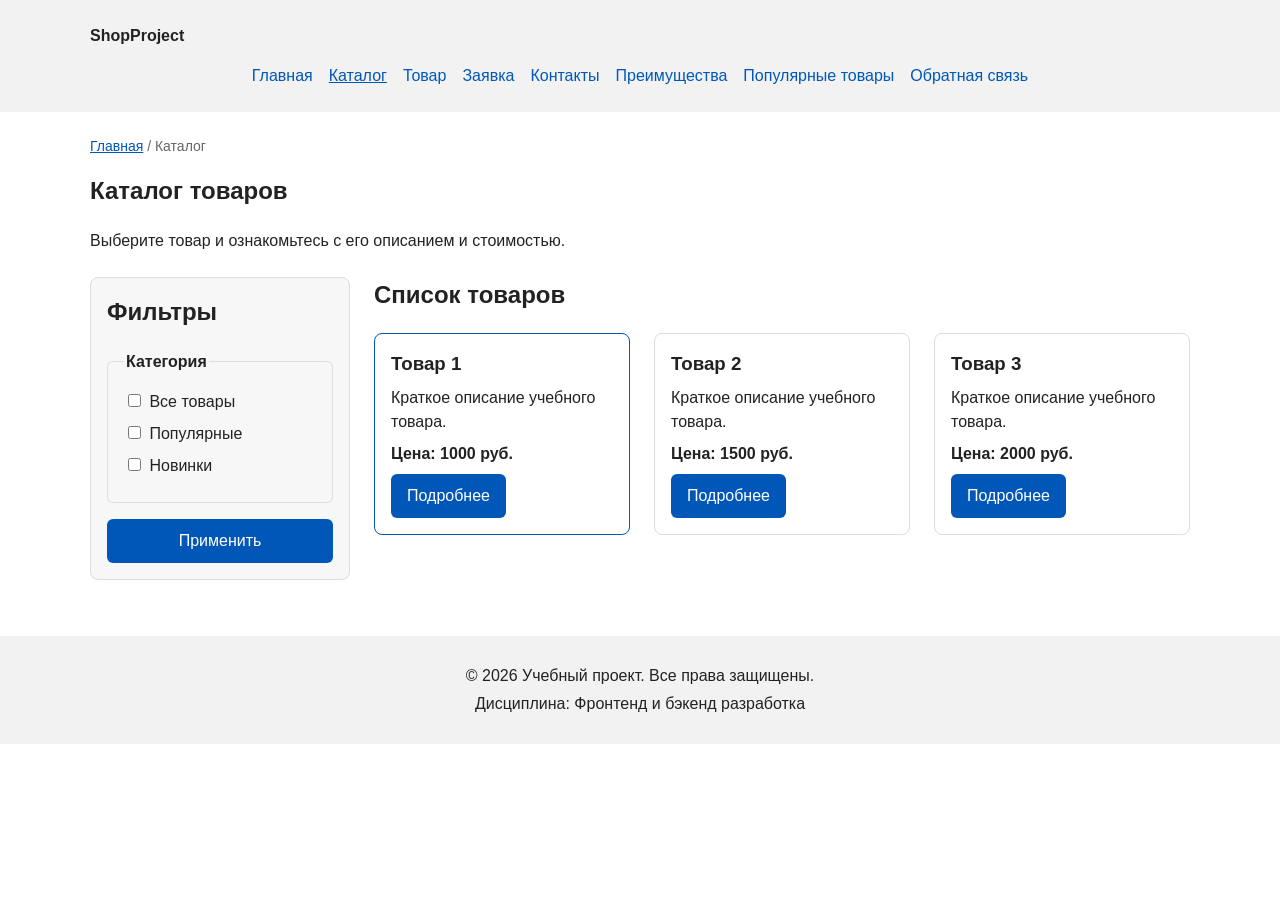
==== commit 0fcd7521: "fix: remove catalog price controls" ====
--- a/catalog.html
+++ b/catalog.html
@@ -44,13 +44,6 @@
 <label class="filters-form__label"><input class="filters-form__checkbox" type="checkbox" name="category" value="popular"> Популярные</label>
 <label class="filters-form__label"><input class="filters-form__checkbox" type="checkbox" name="category" value="new"> Новинки</label>
 </fieldset>
-<fieldset class="filters-form__group">
-<legend class="filters-form__legend">Цена</legend>
-<label class="filters-form__label" for="price-from">От</label>
-<input class="filters-form__input" id="price-from" name="price-from" type="number" min="0" placeholder="0">
-<label class="filters-form__label" for="price-to">До</label>
-<input class="filters-form__input" id="price-to" name="price-to" type="number" min="0" placeholder="5000">
-</fieldset>
 <button class="button button--primary filters-form__button" type="submit">Применить</button>
 </form>
 </aside>
--- a/css/style.css
+++ b/css/style.css
@@ -205,14 +205,6 @@
 .filters-form__legend { font-weight: 700; }
 .filters-form__label { display: block; margin-bottom: var(--space-sm); }
 .filters-form__checkbox { margin-right: var(--space-xs); }
-.filters-form__input {
-  width: 100%;
-  padding: var(--space-sm) 10px;
-  border: 1px solid var(--color-input-border);
-  border-radius: var(--radius-sm);
-  font: inherit;
-}
-.filters-form__input:hover { border-color: var(--color-primary); }
 .product-detail {
   max-width: var(--container-width);
   margin: 0 auto var(--space-xl);
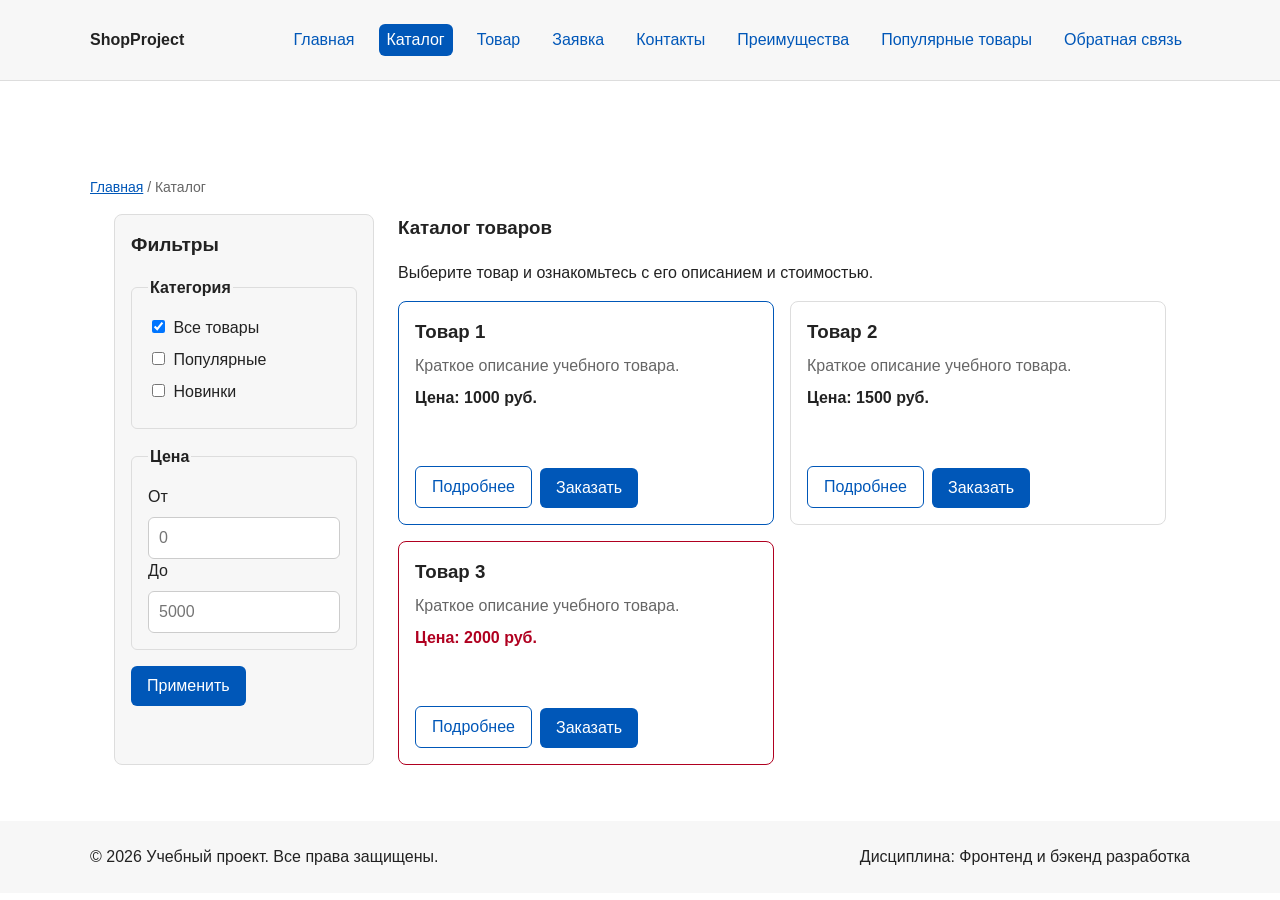
==== commit 99c030bd: "fix: align HTML CSS shop with practices 1 through 8" ====
--- a/catalog.html
+++ b/catalog.html
@@ -6,6 +6,7 @@
 <meta name="description" content="Каталог товаров учебного интернет-магазина.">
 <title>Каталог товаров — Учебный интернет-магазин</title>
 <link rel="stylesheet" href="css/style.css">
+<script src="js/main.js" defer></script>
 </head>
 <body>
 <header class="site-header">
@@ -30,52 +31,113 @@
 <a class="breadcrumbs__link" href="index.html">Главная</a>
 <span class="breadcrumbs__current" aria-current="page">Каталог</span>
 </nav>
-<section class="page-intro">
-<h1 class="page-intro__title">Каталог товаров</h1>
-<p class="page-intro__text">Выберите товар и ознакомьтесь с его описанием и стоимостью.</p>
-</section>
 <section class="catalog-layout" aria-label="Каталог и фильтры">
 <aside class="catalog-filters">
 <h2 class="catalog-filters__title">Фильтры</h2>
 <form class="filters-form" action="catalog.html" method="get">
 <fieldset class="filters-form__group">
 <legend class="filters-form__legend">Категория</legend>
-<label class="filters-form__label"><input class="filters-form__checkbox" type="checkbox" name="category" value="all"> Все товары</label>
+<label class="filters-form__label"><input class="filters-form__checkbox" type="checkbox" name="category" value="all" checked> Все товары</label>
 <label class="filters-form__label"><input class="filters-form__checkbox" type="checkbox" name="category" value="popular"> Популярные</label>
 <label class="filters-form__label"><input class="filters-form__checkbox" type="checkbox" name="category" value="new"> Новинки</label>
+</fieldset>
+<fieldset class="filters-form__group">
+<legend class="filters-form__legend">Цена</legend>
+<label class="filters-form__label" for="price-from">От</label>
+<input class="filters-form__input" id="price-from" name="price-from" type="number" min="0" placeholder="0">
+<label class="filters-form__label" for="price-to">До</label>
+<input class="filters-form__input" id="price-to" name="price-to" type="number" min="0" placeholder="5000">
 </fieldset>
 <button class="button button--primary filters-form__button" type="submit">Применить</button>
 </form>
 </aside>
 <section class="catalog-products" aria-labelledby="catalog-products-title">
-<h2 class="catalog-products__title" id="catalog-products-title">Список товаров</h2>
-<div class="products-grid">
+<h1 class="catalog-products__title" id="catalog-products-title">Каталог товаров</h1>
+<p class="catalog-products__text">Выберите товар и ознакомьтесь с его описанием и стоимостью.</p>
+<div class="products-grid products-grid--catalog">
 <article class="product-card product-card--featured">
 <h3 class="product-card__title"><a class="product-card__link" href="product.html">Товар 1</a></h3>
 <p class="product-card__description">Краткое описание учебного товара.</p>
 <p class="product-card__price">Цена: 1000 руб.</p>
-<a class="button button--primary product-card__button" href="product.html">Подробнее</a>
+<div class="product-card__actions">
+<a class="button button--secondary product-card__button" href="product.html">Подробнее</a>
+<button class="button button--primary product-card__button" type="button" data-product="Товар 1">Заказать</button>
+</div>
 </article>
 <article class="product-card">
 <h3 class="product-card__title"><a class="product-card__link" href="product-2.html">Товар 2</a></h3>
 <p class="product-card__description">Краткое описание учебного товара.</p>
 <p class="product-card__price">Цена: 1500 руб.</p>
-<a class="button button--primary product-card__button" href="product-2.html">Подробнее</a>
+<div class="product-card__actions">
+<a class="button button--secondary product-card__button" href="product-2.html">Подробнее</a>
+<button class="button button--primary product-card__button" type="button" data-product="Товар 2">Заказать</button>
+</div>
 </article>
-<article class="product-card">
+<article class="product-card product-card--discount">
 <h3 class="product-card__title"><a class="product-card__link" href="product-3.html">Товар 3</a></h3>
 <p class="product-card__description">Краткое описание учебного товара.</p>
 <p class="product-card__price">Цена: 2000 руб.</p>
-<a class="button button--primary product-card__button" href="product-3.html">Подробнее</a>
+<div class="product-card__actions">
+<a class="button button--secondary product-card__button" href="product-3.html">Подробнее</a>
+<button class="button button--primary product-card__button" type="button" data-product="Товар 3">Заказать</button>
+</div>
 </article>
 </div>
 </section>
 </section>
 </main>
-<footer class="site-footer">
+<footer class="site-footer" id="contacts">
+<div class="site-footer__inner">
 <p class="site-footer__text">&copy; 2026 Учебный проект. Все права защищены.</p>
 <p class="site-footer__text">Дисциплина: Фронтенд и бэкенд разработка</p>
+</div>
 </footer>
+<dialog class="order-dialog" id="order-dialog" aria-labelledby="order-dialog-title">
+<h2 class="order-dialog__title" id="order-dialog-title">Оформление заявки</h2>
+<form class="order-form" id="order-form" action="#" method="post" novalidate>
+<input id="selected-product" name="selected-product" type="hidden">
+<div class="order-form__field">
+<label class="order-form__label" for="order-name">Имя</label>
+<input class="order-form__input" id="order-name" name="name" type="text" placeholder="Введите ваше имя" minlength="2" autocomplete="given-name" required>
+</div>
+<div class="order-form__field">
+<label class="order-form__label" for="order-email">E-mail</label>
+<input class="order-form__input" id="order-email" name="email" type="email" placeholder="example@mail.ru" autocomplete="email" required>
+</div>
+<div class="order-form__field">
+<label class="order-form__label" for="order-phone">Телефон</label>
+<input class="order-form__input" id="order-phone" name="phone" type="tel" inputmode="tel" placeholder="+7 (900) 000-00-00" pattern="^\+7 \(\d{3}\) \d{3}-\d{2}-\d{2}$" required>
+<small class="order-form__hint">Формат: +7 (900) 000-00-00</small>
+</div>
+<div class="order-form__field">
+<label class="order-form__label" for="order-date">Дата связи</label>
+<input class="order-form__input" id="order-date" name="date" type="date">
+</div>
+<div class="order-form__field">
+<label class="order-form__label" for="order-topic">Тема заявки</label>
+<select class="order-form__select" id="order-topic" name="topic" required>
+<option value="">Выберите тему</option>
+<option value="product">Заказ товара</option>
+<option value="consultation">Консультация</option>
+<option value="delivery">Доставка</option>
+</select>
+</div>
+<div class="order-form__field">
+<label class="order-form__label" for="order-comment">Комментарий</label>
+<textarea class="order-form__textarea" id="order-comment" name="comment" rows="4" placeholder="Укажите дополнительную информацию"></textarea>
+</div>
+<div class="order-form__field order-form__field--checkbox">
+<label class="order-form__checkbox-label" for="order-agreement">
+<input class="order-form__checkbox" id="order-agreement" name="agreement" type="checkbox" required>
+Я согласен на обработку данных
+</label>
+</div>
+<div class="order-form__actions">
+<button class="button button--secondary" type="button" id="close-order-dialog">Закрыть</button>
+<button class="button button--primary" type="submit">Отправить заявку</button>
+</div>
+</form>
+</dialog>
+<p class="form-status form-status--success" id="success-message" role="status" hidden>Форма успешно отправлена!</p>
 </body>
 </html>
-
--- a/css/style.css
+++ b/css/style.css
@@ -9,7 +9,7 @@
   --color-primary-dark: #003f86;
   --color-border: #dddddd;
   --color-input-border: #cccccc;
-  --color-surface: #f2f2f2;
+  --color-surface: #f7f7f7;
   --color-surface-soft: #f7f7f7;
   --color-surface-accent: #eef5ff;
   --color-danger: #b00020;
@@ -43,7 +43,13 @@
 }
 header, main, footer { padding: var(--space-lg); }
 header, footer { background-color: var(--color-surface); }
-.site-header { position: sticky; top: 0; z-index: 10; }
+.site-header {
+  position: sticky;
+  top: 0;
+  z-index: 100;
+  border-bottom: 1px solid var(--color-border);
+}
+main { padding-top: calc(var(--space-lg) * 4); }
 a { color: var(--color-primary); }
 a:hover { color: var(--color-primary-dark); }
 a:focus-visible,
@@ -63,6 +69,11 @@
    3. Блоки сайта и навигация
    =============================== */
 .site-header__inner {
+  display: flex;
+  justify-content: space-between;
+  align-items: center;
+  flex-wrap: wrap;
+  gap: var(--space-md);
   max-width: var(--container-width);
   margin: 0 auto;
 }
@@ -78,16 +89,31 @@
   align-items: center;
   gap: var(--space-md);
   padding: 0;
-  margin: var(--space-md) 0 0;
+  margin: 0;
   list-style: none;
 }
 .site-nav__item { margin: 0; }
-.site-nav__link { text-decoration: none; }
+.site-nav__link {
+  display: inline-block;
+  padding: var(--space-xs) var(--space-sm);
+  border-radius: var(--radius-sm);
+  text-decoration: none;
+}
 .site-nav__link:hover,
-.site-nav__link:focus-visible,
-.site-nav__link--active { text-decoration: underline; }
-.site-footer { text-align: center; }
-.site-footer__text { margin: var(--space-xs) 0; }
+.site-nav__link--active {
+  color: var(--color-white);
+  background-color: var(--color-primary);
+}
+.site-footer__inner {
+  display: flex;
+  justify-content: space-between;
+  align-items: center;
+  flex-wrap: wrap;
+  gap: var(--space-sm);
+  max-width: var(--container-width);
+  margin: 0 auto;
+}
+.site-footer__text { margin: 0; }
 
 /* ===============================
    4. Главная и карточки товаров
@@ -100,25 +126,27 @@
   background-color: var(--color-surface-accent);
 }
 .hero__title { margin-top: 0; }
-.hero__description { max-width: 70ch; }
+.hero__description { margin-bottom: var(--space-md); }
 .section {
   max-width: var(--container-width);
   margin: 0 auto var(--space-xl);
 }
 .section__title { margin-top: 0; }
-.advantages-list { padding-left: var(--space-lg); }
-.advantages-list__item { margin-bottom: var(--space-xs); }
+.advantages-list { padding-left: var(--space-md); }
+.advantages-list__item { margin-bottom: var(--space-sm); }
 .products-grid {
   display: grid;
   grid-template-columns: repeat(3, minmax(0, 1fr));
-  gap: var(--space-lg);
-}
+  gap: var(--space-md);
+}
+.products-grid--catalog { grid-template-columns: repeat(2, minmax(0, 1fr)); }
 .product-card {
   position: relative;
   display: flex;
   flex-direction: column;
   gap: var(--space-sm);
   min-width: 0;
+  min-height: 224px;
   padding: var(--space-md);
   border: 1px solid var(--color-border);
   border-radius: var(--radius-md);
@@ -130,12 +158,20 @@
   box-shadow: 0 4px 16px rgb(34 34 34 / 10%);
 }
 .product-card--featured { border-color: var(--color-primary); }
+.product-card--discount { border-color: var(--color-danger); }
+.product-card--discount .product-card__price { color: var(--color-danger); }
 .product-card__title { margin: 0; }
 .product-card__link { color: inherit; text-decoration: none; }
 .product-card__link:hover { text-decoration: underline; }
-.product-card__description { margin: 0; }
+.product-card__description { margin: 0; color: var(--color-muted); }
 .product-card__price { margin: 0; font-weight: 700; }
 .product-card__button { align-self: flex-start; margin-top: auto; }
+.product-card__actions {
+  display: flex;
+  flex-wrap: wrap;
+  gap: var(--space-sm);
+  margin-top: auto;
+}
 .student-note {
   max-width: var(--container-width);
   margin: 0 auto var(--space-xl);
@@ -145,16 +181,6 @@
 }
 .student-note__title { margin-top: 0; }
 .student-note__text { margin-bottom: 0; }
-.contact-card {
-  max-width: var(--container-width);
-  margin: 0 auto var(--space-xl);
-  padding: var(--space-lg);
-  border: 1px solid var(--color-border);
-  border-radius: var(--radius-md);
-  background-color: var(--color-surface-soft);
-}
-.contact-card__title { margin-top: 0; }
-.contact-card__text { margin-bottom: var(--space-md); }
 
 /* ===============================
    5. Внутренние страницы и каталог
@@ -182,16 +208,16 @@
   gap: var(--space-lg);
   max-width: var(--container-width);
   margin: 0 auto var(--space-xl);
+  padding: 0 var(--space-lg);
 }
 .catalog-filters {
   grid-area: filters;
-  align-self: start;
   padding: var(--space-md);
   border: 1px solid var(--color-border);
   border-radius: var(--radius-md);
   background-color: var(--color-surface-soft);
 }
-.catalog-filters__title { margin-top: 0; }
+.catalog-filters__title { margin-top: 0; font-size: 1.2rem; }
 .catalog-products { grid-area: products; min-width: 0; }
 .catalog-products__title { margin-top: 0; }
 .filters-form { display: grid; gap: var(--space-md); }
@@ -205,6 +231,15 @@
 .filters-form__legend { font-weight: 700; }
 .filters-form__label { display: block; margin-bottom: var(--space-sm); }
 .filters-form__checkbox { margin-right: var(--space-xs); }
+.filters-form__input {
+  width: 100%;
+  padding: var(--space-sm) 10px;
+  border: 1px solid var(--color-input-border);
+  border-radius: var(--radius-sm);
+  font: inherit;
+}
+.filters-form__input:hover { border-color: var(--color-primary); }
+.filters-form__button { justify-self: start; }
 .product-detail {
   max-width: var(--container-width);
   margin: 0 auto var(--space-xl);
@@ -243,9 +278,10 @@
    =============================== */
 .button {
   display: inline-block;
-  padding: 10px var(--space-md);
+  padding: var(--space-sm) var(--space-md);
   border: 0;
   border-radius: var(--radius-sm);
+  font: inherit;
   color: var(--color-white);
   text-align: center;
   text-decoration: none;
@@ -253,8 +289,12 @@
 }
 .button--primary { background-color: var(--color-primary); }
 .button--primary:hover { color: var(--color-white); background-color: var(--color-primary-dark); }
-.button--secondary { background-color: var(--color-muted); }
-.button--secondary:hover { color: var(--color-white); background-color: var(--color-text); }
+.button--secondary {
+  color: var(--color-primary);
+  background-color: transparent;
+  border: 1px solid var(--color-primary);
+}
+.button--secondary:hover { color: var(--color-white); background-color: var(--color-primary); }
 .button:active { transform: translateY(1px); }
 .button:focus-visible { outline: 2px solid var(--color-primary); outline-offset: 3px; }
 .button:disabled,
@@ -277,6 +317,7 @@
 .order-dialog::backdrop { z-index: 999; background-color: var(--color-backdrop); }
 .order-dialog__title { margin-top: 0; }
 .order-form { display: grid; gap: var(--space-md); }
+.order-form--page { max-width: var(--container-width); margin: 0 auto var(--space-xl); }
 .order-form__field { display: grid; gap: var(--space-xs); }
 .order-form__field--checkbox { display: block; }
 .order-form__label { font-weight: 600; }
